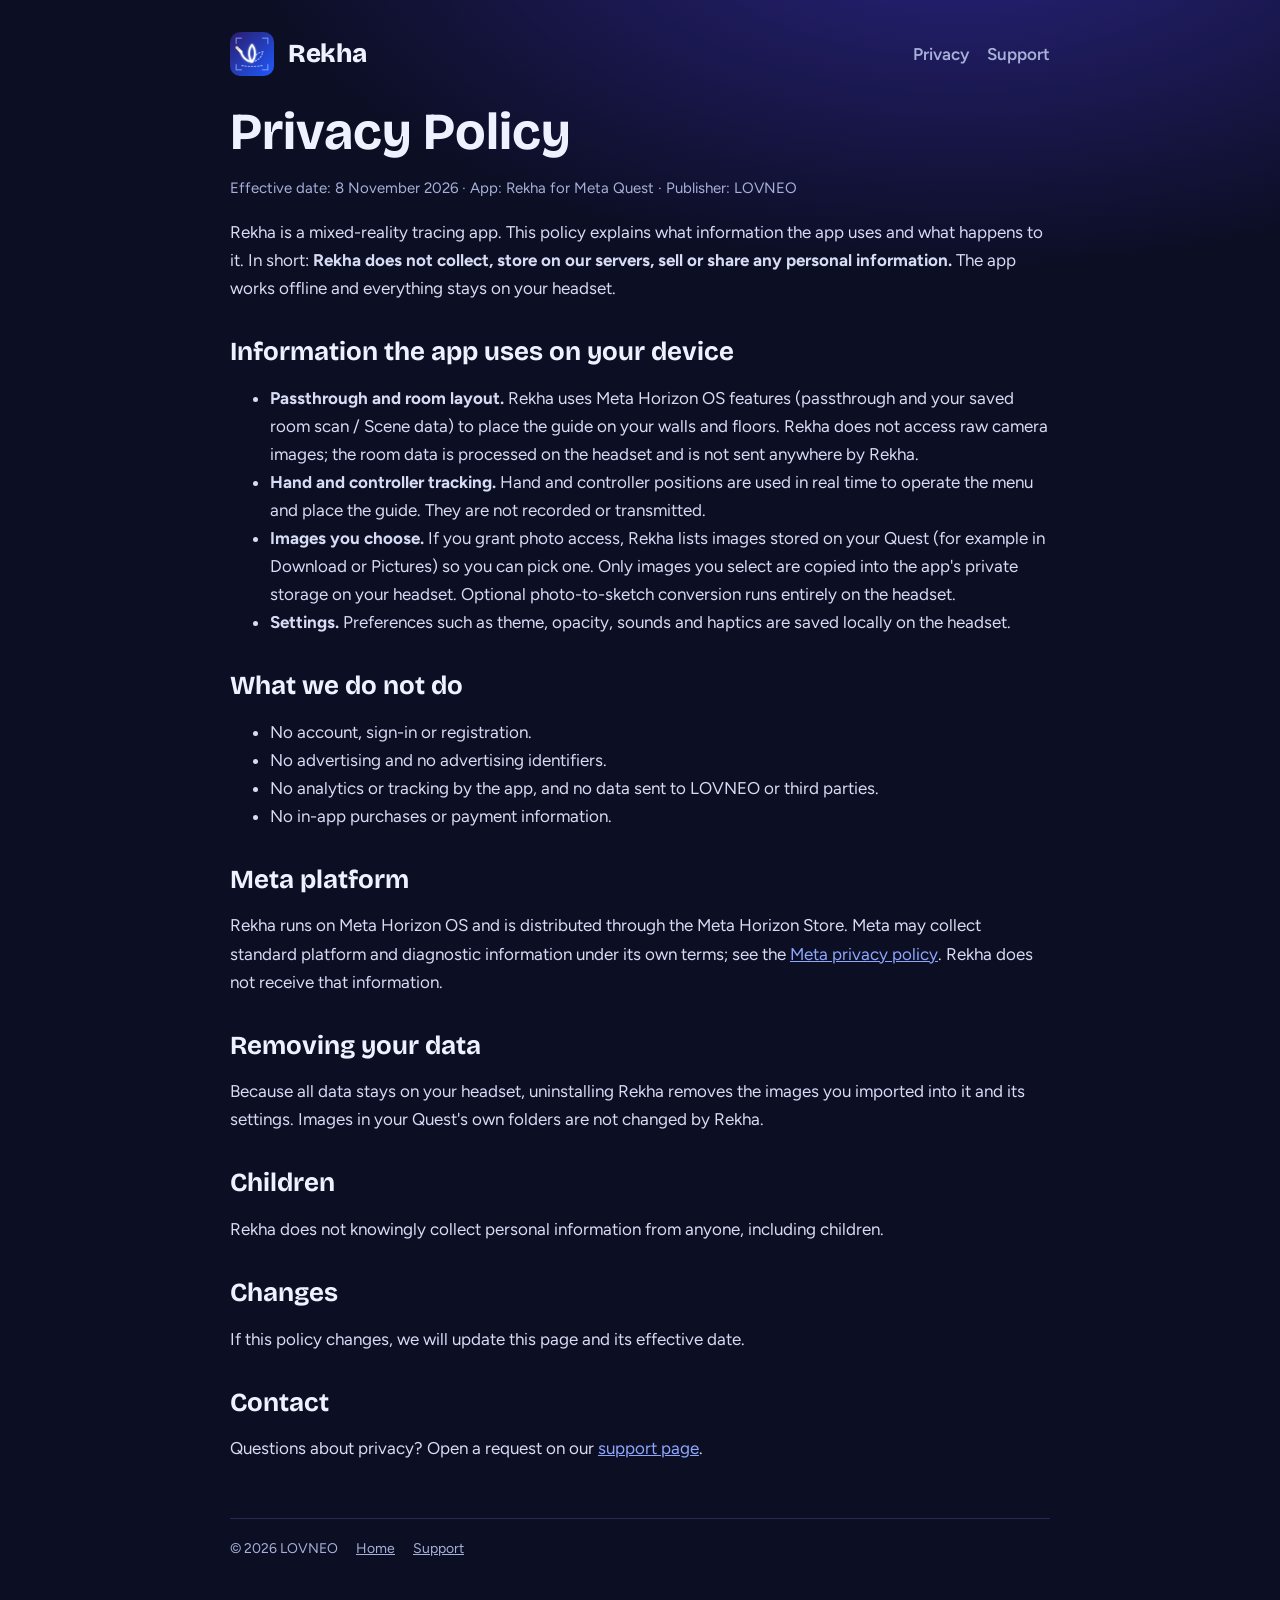
==== privacy.html @ 0ed95ba4 "Rekha website: home, privacy policy, support Co-Authored-By: Claude Opus 5.5 <noreply@anthropic.com>" ====
<!doctype html>
<html lang="en">
<head>
<meta charset="utf-8">
<meta name="viewport" content="width=device-width, initial-scale=1">
<title>Rekha Privacy Policy</title>
<link rel="icon" href="icon.png">
<link rel="stylesheet" href="https://fonts.googleapis.com/css2?family=Bricolage+Grotesque:opsz,wght@12..96,800&family=Figtree:wght@400;600&display=swap">
<link rel="stylesheet" href="style.css">
</head>
<body>
<div class="wrap">
  <header class="top">
    <img src="icon.png" alt="Rekha icon">
    <a class="brand" href="./">Rekha</a>
    <nav><a href="privacy.html">Privacy</a><a href="support.html">Support</a></nav>
  </header>

  <h1>Privacy Policy</h1>
  <p class="meta">Effective date: 8 November 2026 · App: Rekha for Meta Quest · Publisher: LOVNEO</p>

  <p>Rekha is a mixed-reality tracing app. This policy explains what information the app uses and what happens to it. In short: <b>Rekha does not collect, store on our servers, sell or share any personal information.</b> The app works offline and everything stays on your headset.</p>

  <h2>Information the app uses on your device</h2>
  <ul>
    <li><b>Passthrough and room layout.</b> Rekha uses Meta Horizon OS features (passthrough and your saved room scan / Scene data) to place the guide on your walls and floors. Rekha does not access raw camera images; the room data is processed on the headset and is not sent anywhere by Rekha.</li>
    <li><b>Hand and controller tracking.</b> Hand and controller positions are used in real time to operate the menu and place the guide. They are not recorded or transmitted.</li>
    <li><b>Images you choose.</b> If you grant photo access, Rekha lists images stored on your Quest (for example in Download or Pictures) so you can pick one. Only images you select are copied into the app's private storage on your headset. Optional photo-to-sketch conversion runs entirely on the headset.</li>
    <li><b>Settings.</b> Preferences such as theme, opacity, sounds and haptics are saved locally on the headset.</li>
  </ul>

  <h2>What we do not do</h2>
  <ul>
    <li>No account, sign-in or registration.</li>
    <li>No advertising and no advertising identifiers.</li>
    <li>No analytics or tracking by the app, and no data sent to LOVNEO or third parties.</li>
    <li>No in-app purchases or payment information.</li>
  </ul>

  <h2>Meta platform</h2>
  <p>Rekha runs on Meta Horizon OS and is distributed through the Meta Horizon Store. Meta may collect standard platform and diagnostic information under its own terms; see the <a href="https://www.meta.com/legal/quest/privacy-policy/" rel="noopener">Meta privacy policy</a>. Rekha does not receive that information.</p>

  <h2>Removing your data</h2>
  <p>Because all data stays on your headset, uninstalling Rekha removes the images you imported into it and its settings. Images in your Quest's own folders are not changed by Rekha.</p>

  <h2>Children</h2>
  <p>Rekha does not knowingly collect personal information from anyone, including children.</p>

  <h2>Changes</h2>
  <p>If this policy changes, we will update this page and its effective date.</p>

  <h2>Contact</h2>
  <p>Questions about privacy? Open a request on our <a href="support.html">support page</a>.</p>

  <footer><span>© 2026 LOVNEO</span><a href="./">Home</a><a href="support.html">Support</a></footer>
</div>
</body>
</html>
---- style.css ----
:root {
  --bg: #0c0e24; --panel: #15183a; --ink: #eef1ff; --muted: #a7b0d8; --accent: #8fa8ff; --line: #262a55;
  --display: "Bricolage Grotesque", "Segoe UI", system-ui, sans-serif;
  --body: "Figtree", "Segoe UI", system-ui, sans-serif;
}
* { box-sizing: border-box; }
html { color-scheme: dark; }
body { margin: 0; background: radial-gradient(1200px 600px at 75% -10%, #2a2380 0%, var(--bg) 60%) fixed, var(--bg);
  color: var(--ink); font: 17px/1.65 var(--body); }
.wrap { max-width: 860px; margin: 0 auto; padding: 32px max(20px, env(safe-area-inset-left)) 64px; }
header.top { display: flex; align-items: center; gap: 14px; }
header.top img { width: 44px; height: 44px; border-radius: 10px; }
header.top a.brand { font: 800 26px/1 var(--display); color: var(--ink); text-decoration: none; letter-spacing: -0.01em; }
nav { margin-left: auto; display: flex; gap: 18px; flex-wrap: wrap; }
nav a { color: var(--muted); text-decoration: none; font-weight: 600; }
nav a:hover, nav a:focus-visible { color: var(--ink); }
.hero { margin: 36px 0 28px; border-radius: 18px; overflow: hidden; border: 1px solid var(--line); }
.hero img { display: block; width: 100%; height: auto; }
h1, h2 { font-family: var(--display); line-height: 1.1; text-wrap: balance; }
h1 { font-size: clamp(32px, 6vw, 52px); margin: 28px 0 8px; }
h2 { font-size: 26px; margin: 36px 0 8px; }
p, li { color: #d7dcf5; }
.lede { font-size: 20px; color: var(--muted); max-width: 60ch; }
.grid { display: grid; grid-template-columns: repeat(auto-fit, minmax(230px, 1fr)); gap: 14px; margin-top: 18px; }
.card { background: var(--panel); border: 1px solid var(--line); border-radius: 14px; padding: 16px 18px; }
.card b { display: block; font-family: var(--display); font-size: 19px; margin-bottom: 4px; color: var(--ink); }
.card p { margin: 0; font-size: 15px; color: var(--muted); }
a { color: var(--accent); }
.meta { color: var(--muted); font-size: 15px; }
footer { margin-top: 56px; padding-top: 18px; border-top: 1px solid var(--line); color: var(--muted); font-size: 14px; display: flex; gap: 18px; flex-wrap: wrap; }
footer a { color: var(--muted); }
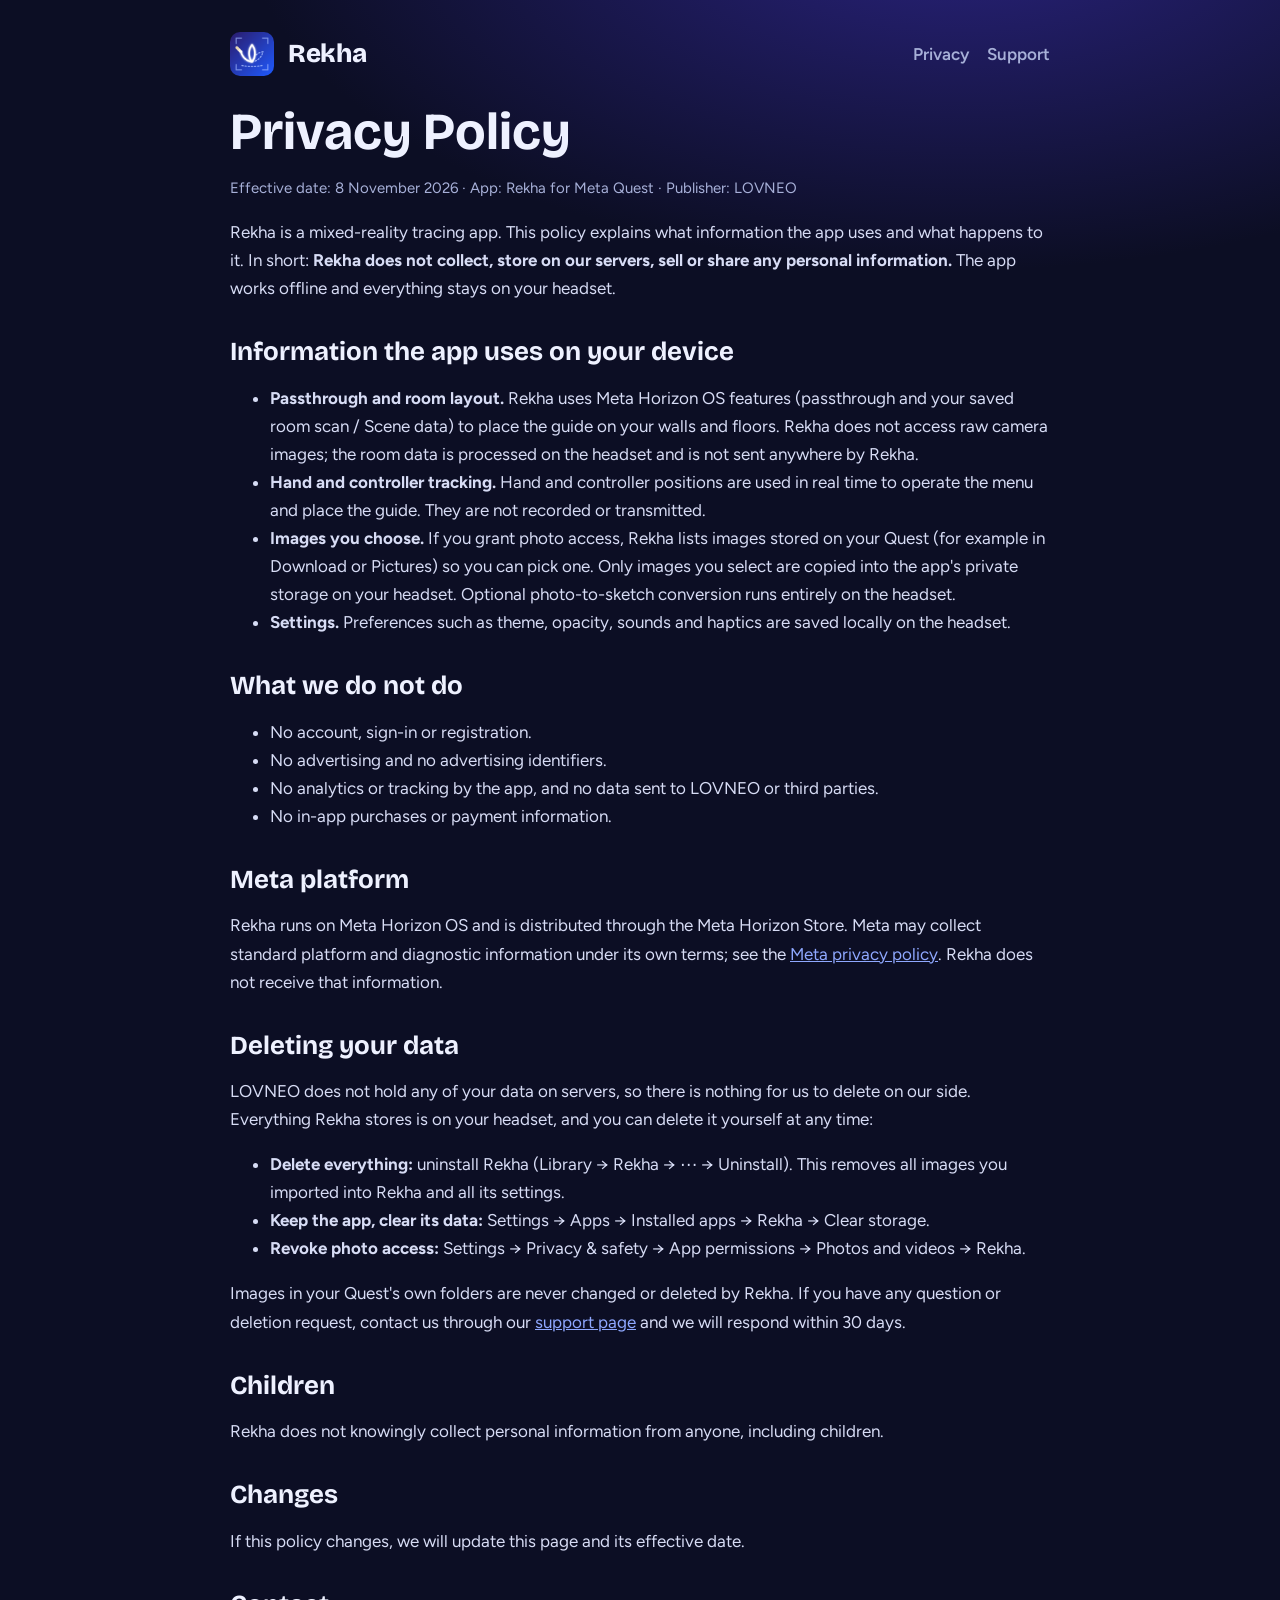
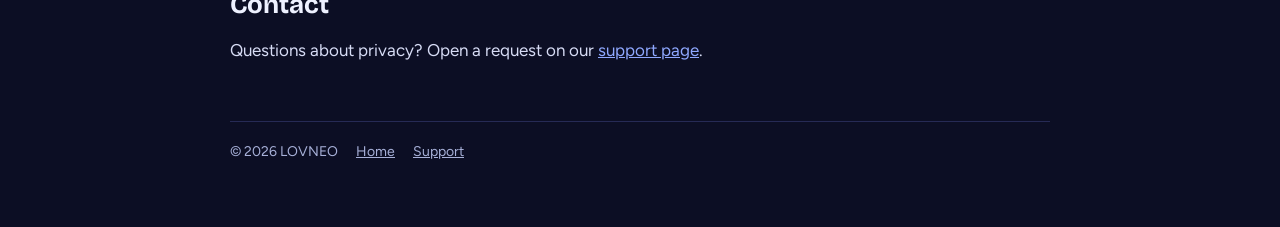
==== commit f5b4c871: "Privacy policy: explain how users delete their data (VRC.Quest.Privacy.4) Co-Authored-By: Claude Opu" ====
--- a/privacy.html
+++ b/privacy.html
@@ -40,8 +40,14 @@
   <h2>Meta platform</h2>
   <p>Rekha runs on Meta Horizon OS and is distributed through the Meta Horizon Store. Meta may collect standard platform and diagnostic information under its own terms; see the <a href="https://www.meta.com/legal/quest/privacy-policy/" rel="noopener">Meta privacy policy</a>. Rekha does not receive that information.</p>
 
-  <h2>Removing your data</h2>
-  <p>Because all data stays on your headset, uninstalling Rekha removes the images you imported into it and its settings. Images in your Quest's own folders are not changed by Rekha.</p>
+  <h2>Deleting your data</h2>
+  <p>LOVNEO does not hold any of your data on servers, so there is nothing for us to delete on our side. Everything Rekha stores is on your headset, and you can delete it yourself at any time:</p>
+  <ul>
+    <li><b>Delete everything:</b> uninstall Rekha (Library → Rekha → ⋯ → Uninstall). This removes all images you imported into Rekha and all its settings.</li>
+    <li><b>Keep the app, clear its data:</b> Settings → Apps → Installed apps → Rekha → Clear storage.</li>
+    <li><b>Revoke photo access:</b> Settings → Privacy &amp; safety → App permissions → Photos and videos → Rekha.</li>
+  </ul>
+  <p>Images in your Quest's own folders are never changed or deleted by Rekha. If you have any question or deletion request, contact us through our <a href="support.html">support page</a> and we will respond within 30 days.</p>
 
   <h2>Children</h2>
   <p>Rekha does not knowingly collect personal information from anyone, including children.</p>
